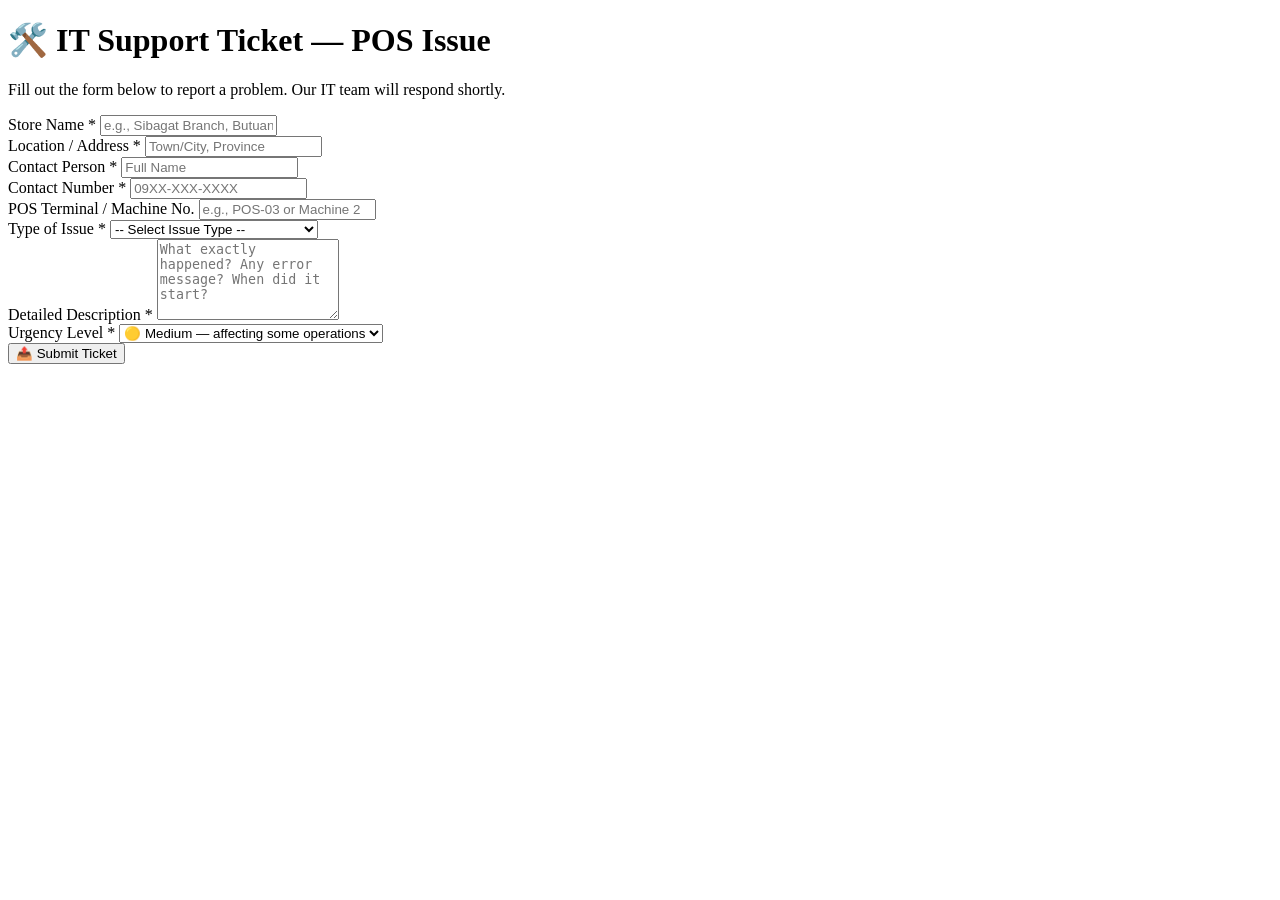
==== submit.html @ b25ce55e "Create submit.html" ====
<!DOCTYPE html>
<html lang="en">
<head>
    <meta charset="UTF-8">
    <meta name="viewport" content="width=device-width, initial-scale=1.0">
    <title>IT Ticket Submission</title>
    <link rel="stylesheet" href="style.css">
</head>
<body>
    <div class="form-container">
        <h1>🛠️ IT Support Ticket — POS Issue</h1>
        <p>Fill out the form below to report a problem. Our IT team will respond shortly.</p>
        
        <form id="ticketForm">
            <div class="form-group">
                <label for="storeName">Store Name *</label>
                <input type="text" id="storeName" required placeholder="e.g., Sibagat Branch, Butuan Branch">
            </div>

            <div class="form-group">
                <label for="storeLocation">Location / Address *</label>
                <input type="text" id="storeLocation" required placeholder="Town/City, Province">
            </div>

            <div class="form-group">
                <label for="contactPerson">Contact Person *</label>
                <input type="text" id="contactPerson" required placeholder="Full Name">
            </div>

            <div class="form-group">
                <label for="contactNumber">Contact Number *</label>
                <input type="tel" id="contactNumber" required placeholder="09XX-XXX-XXXX">
            </div>

            <div class="form-group">
                <label for="posTerminal">POS Terminal / Machine No.</label>
                <input type="text" id="posTerminal" placeholder="e.g., POS-03 or Machine 2">
            </div>

            <div class="form-group">
                <label for="issueType">Type of Issue *</label>
                <select id="issueType" required>
                    <option value="">-- Select Issue Type --</option>
                    <option value="pos_not_turning_on">POS won't turn on</option>
                    <option value="printer_issue">Receipt printer problem</option>
                    <option value="network_offline">No internet / offline</option>
                    <option value="software_error">POS software error / freeze</option>
                    <option value="login_problem">Cannot login / password issue</option>
                    <option value="hardware_damage">Hardware damage</option>
                    <option value="other">Other — please describe below</option>
                </select>
            </div>

            <div class="form-group">
                <label for="description">Detailed Description *</label>
                <textarea id="description" rows="5" required placeholder="What exactly happened? Any error message? When did it start?"></textarea>
            </div>

            <div class="form-group">
                <label for="urgency">Urgency Level *</label>
                <select id="urgency" required>
                    <option value="low">🟢 Low — minor issue</option>
                    <option value="medium" selected>🟡 Medium — affecting some operations</option>
                    <option value="high">🔴 High — cannot transact / fully down</option>
                </select>
            </div>

            <button type="submit" class="btn-submit">📤 Submit Ticket</button>
            <div id="successMsg" class="success-msg" style="display:none;">
                ✅ Ticket submitted successfully! Your Ticket ID: <strong id="ticketId"></strong>
            </div>
        </form>
    </div>

    <script>
        const form = document.getElementById('ticketForm');
        const GIST_URL = "https://api.github.com/gists/REPLACE_WITH_YOUR_GIST_ID"; // Update this later

        form.addEventListener('submit', async (e) => {
            e.preventDefault();
            
            const ticket = {
                id: 'TKT-' + Date.now().toString().slice(-8),
                storeName: document.getElementById('storeName').value,
                storeLocation: document.getElementById('storeLocation').value,
                contactPerson: document.getElementById('contactPerson').value,
                contactNumber: document.getElementById('contactNumber').value,
                posTerminal: document.getElementById('posTerminal').value || 'Not specified',
                issueType: document.getElementById('issueType').value,
                issueTypeLabel: document.getElementById('issueType').selectedOptions[0].text,
                description: document.getElementById('description').value,
                urgency: document.getElementById('urgency').value,
                urgencyLabel: document.getElementById('urgency').selectedOptions[0].text,
                status: 'Open',
                submittedAt: new Date().toLocaleString('en-PH', { timeZone: 'Asia/Manila' })
            };

            try {
                // Option A: Use GitHub Gist as lightweight "database"
                const response = await fetch(GIST_URL);
                const gist = await response.json();
                const tickets = JSON.parse(gist.files['tickets.json'].content);
                tickets.unshift(ticket);

                await fetch(GIST_URL, {
                    method: 'PATCH',
                    headers: {
                        'Authorization': 'token REPLACE_WITH_YOUR_GITHUB_PAT',
                        'Content-Type': 'application/json'
                    },
                    body: JSON.stringify({
                        files: {
                            'tickets.json': {
                                content: JSON.stringify(tickets, null, 2)
                            }
                        }
                    })
                });

                document.getElementById('ticketId').textContent = ticket.id;
                document.getElementById('successMsg').style.display = 'block';
                form.reset();
            } catch (err) {
                // Fallback: Save to browser localStorage for demo
                const localTickets = JSON.parse(localStorage.getItem('itTickets') || '[]');
                localTickets.unshift(ticket);
                localStorage.setItem('itTickets', JSON.stringify(localTickets));
                
                document.getElementById('ticketId').textContent = ticket.id + ' (Local)';
                document.getElementById('successMsg').style.display = 'block';
                form.reset();
                alert('Demo mode: Ticket saved locally. Configure GitHub Gist & PAT for cloud saving.');
            }
        });
    </script>
</body>
</html>
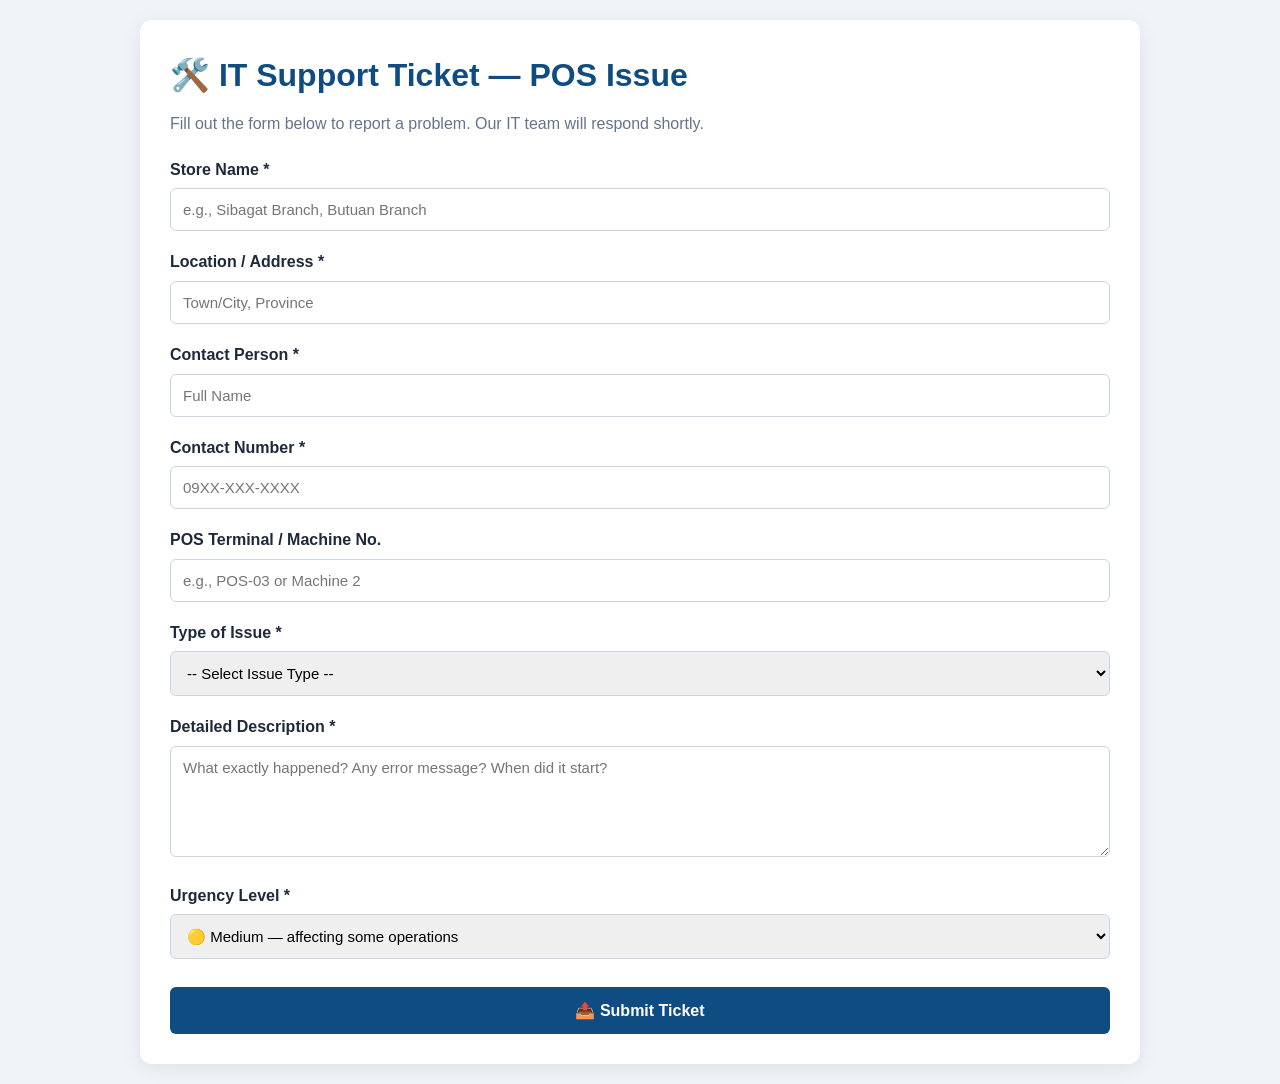
==== commit 03d8891d: "Update submit.html" ====
--- a/submit.html
+++ b/submit.html
@@ -74,7 +74,7 @@
 
     <script>
         const form = document.getElementById('ticketForm');
-        const GIST_URL = "https://api.github.com/gists/REPLACE_WITH_YOUR_GIST_ID"; // Update this later
+        const GIST_URL = "https://gist.github.com/villanuevakent123/19ed8886620db9ca1d0ecd21d8b187fb"; // Update this later
 
         form.addEventListener('submit', async (e) => {
             e.preventDefault();
--- a/style.css
+++ b/style.css
@@ -0,0 +1,105 @@
+* {
+    margin: 0;
+    padding: 0;
+    box-sizing: border-box;
+    font-family: 'Segoe UI', Roboto, sans-serif;
+}
+
+body {
+    background: #f0f4f8;
+    color: #1e293b;
+    line-height: 1.6;
+    padding: 20px;
+}
+
+.form-container, .dashboard-container {
+    max-width: 1000px;
+    margin: 0 auto;
+    background: white;
+    padding: 30px;
+    border-radius: 12px;
+    box-shadow: 0 4px 20px rgba(0,0,0,0.08);
+}
+
+h1 { color: #0f4c81; margin-bottom: 10px; }
+p { margin-bottom: 20px; color: #64748b; }
+
+.form-group { margin-bottom: 18px; }
+label { display: block; font-weight: 600; margin-bottom: 6px; }
+input, select, textarea {
+    width: 100%;
+    padding: 12px;
+    border: 1px solid #cbd5e1;
+    border-radius: 6px;
+    font-size: 15px;
+}
+
+.btn-submit {
+    background: #0f4c81;
+    color: white;
+    padding: 14px 24px;
+    border: none;
+    border-radius: 6px;
+    font-size: 16px;
+    font-weight: 600;
+    cursor: pointer;
+    width: 100%;
+    margin-top: 10px;
+}
+.btn-submit:hover { background: #0c3b66; }
+.btn-secondary {
+    background: #e2e8f0;
+    color: #1e293b;
+    padding: 8px 16px;
+    border-radius: 6px;
+    text-decoration: none;
+    display: inline-block;
+    margin: 0 4px;
+    border: none;
+    cursor: pointer;
+}
+
+.success-msg {
+    margin-top: 20px;
+    padding: 15px;
+    background: #f0fdf4;
+    border: 1px solid #86efac;
+    border-radius: 6px;
+    color: #166534;
+}
+
+.stats-row {
+    display: grid;
+    grid-template-columns: repeat(auto-fit, minmax(180px, 1fr));
+    gap: 15px;
+    margin: 25px 0;
+}
+.stat-card {
+    padding: 15px;
+    border-radius: 8px;
+    text-align: center;
+}
+.stat-card.high { background: #fee2e2; }
+.stat-card.medium { background: #fef3c7; }
+.stat-card.low { background: #dbeafe; }
+.stat-card.resolved { background: #d1fae5; }
+.stat-card p { font-size: 24px; font-weight: bold; margin: 5px 0; }
+
+.ticket-card {
+    border: 1px solid #e2e8f0;
+    border-radius: 8px;
+    padding: 20px;
+    margin-bottom: 15px;
+    border-left: 5px solid;
+}
+.priority-high { border-left-color: #ef4444; }
+.priority-medium { border-left-color: #f59e0b; }
+.priority-low { border-left-color: #22c55e; }
+
+.ticket-actions { margin-top: 12px; }
+.ticket-actions button { margin-right: 6px; padding: 6px 12px; border-radius: 4px; border: none; cursor: pointer; }
+
+.actions { margin: 15px 0; display: flex; flex-wrap: wrap; gap: 8px; align-items: center; }
+.filter-select { padding: 8px; border-radius: 6px; border: 1px solid #cbd5e1; }
+
+.loading { text-align: center; padding: 40px; color: #64748b; }
